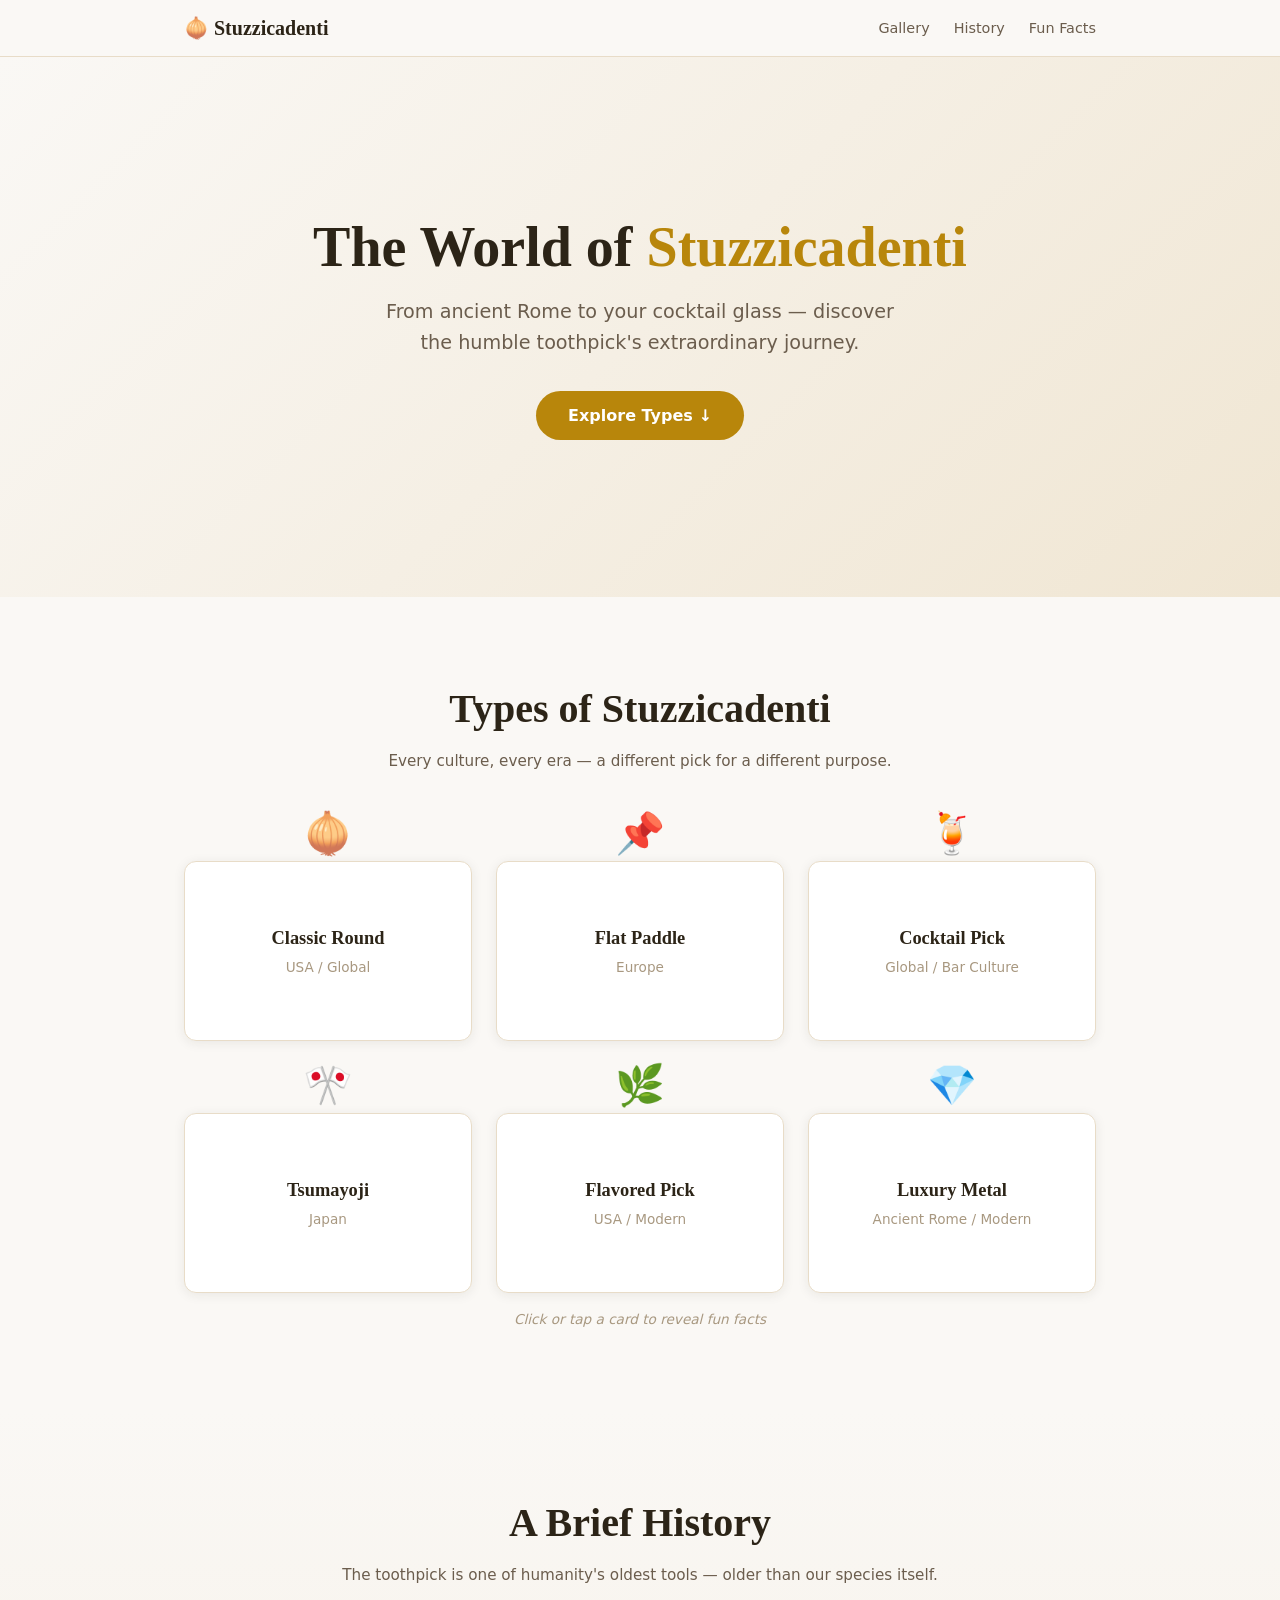
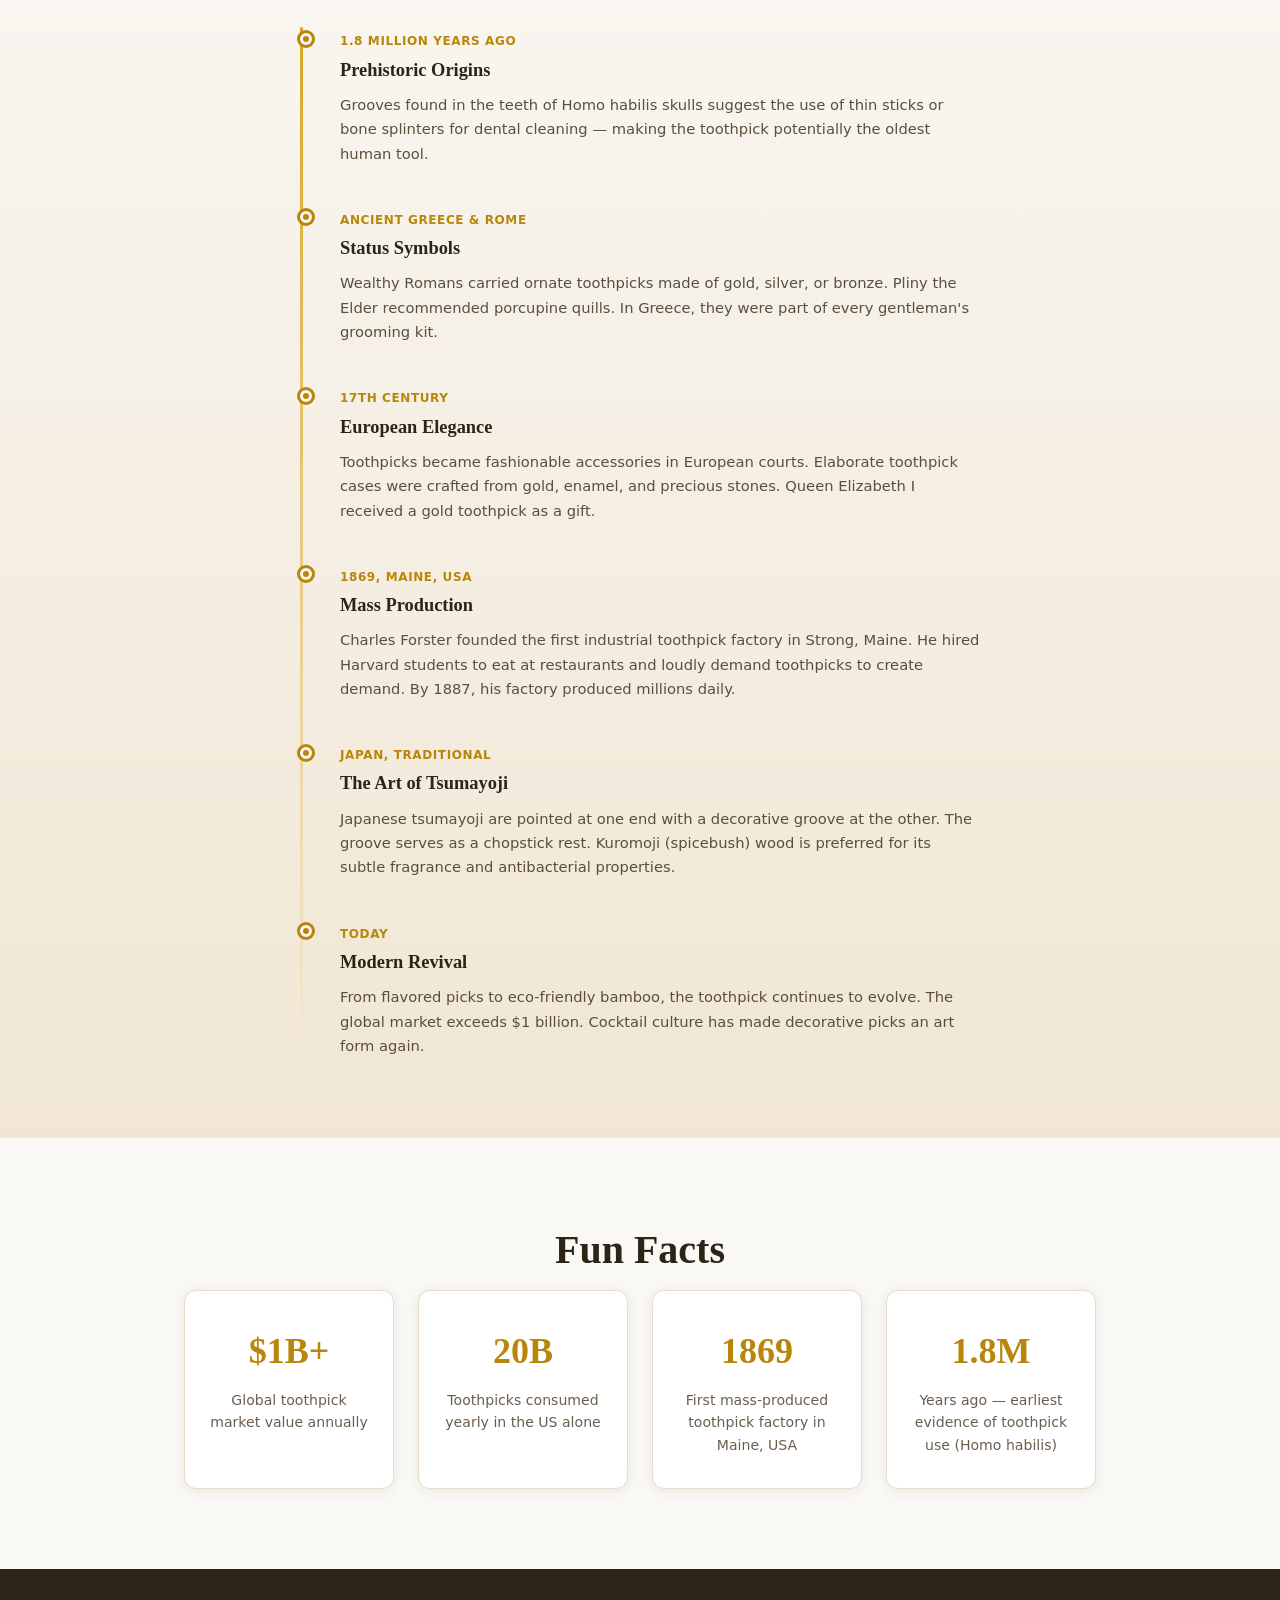
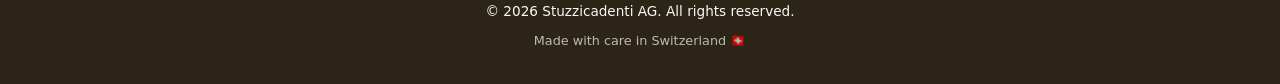
==== src/index.html @ 90f20a07 "feat: scaffold website with gallery, timeline, CI/CD - Toothpick showcase site (gallery, timeline, f" ====
<!DOCTYPE html>
<html lang="en">
<head>
  <meta charset="UTF-8">
  <meta name="viewport" content="width=device-width, initial-scale=1.0">
  <title>Stuzzicadenti &mdash; The World of Toothpicks</title>
  <meta name="description" content="Explore the fascinating world of stuzzicadenti — from ancient origins to modern cocktail picks. Discover types, history, and cultural traditions around the humble toothpick.">
  <meta name="keywords" content="stuzzicadenti, toothpick, toothpicks, cocktail picks, tsumayoji, history, types">
  <meta name="author" content="Stuzzicadenti AG">
  <meta name="robots" content="index, follow">

  <!-- Open Graph -->
  <meta property="og:type" content="website">
  <meta property="og:title" content="Stuzzicadenti — The World of Toothpicks">
  <meta property="og:description" content="Explore the fascinating world of stuzzicadenti — types, history, and cultural traditions around the humble toothpick.">
  <meta property="og:url" content="https://stuzzicadenti-ag.github.io/stuzzicadenti/">
  <meta property="og:site_name" content="Stuzzicadenti">
  <meta property="og:locale" content="en_US">

  <!-- Twitter Card -->
  <meta name="twitter:card" content="summary">
  <meta name="twitter:title" content="Stuzzicadenti — The World of Toothpicks">
  <meta name="twitter:description" content="Explore the fascinating world of stuzzicadenti — types, history, and cultural traditions.">

  <!-- Canonical -->
  <link rel="canonical" href="https://stuzzicadenti-ag.github.io/stuzzicadenti/">

  <!-- hreflang -->
  <link rel="alternate" hreflang="en" href="https://stuzzicadenti-ag.github.io/stuzzicadenti/">
  <link rel="alternate" hreflang="x-default" href="https://stuzzicadenti-ag.github.io/stuzzicadenti/">

  <!-- Favicon (SVG) -->
  <link rel="icon" type="image/svg+xml" href="data:image/svg+xml,<svg xmlns='http://www.w3.org/2000/svg' viewBox='0 0 100 100'><text y='.9em' font-size='90'>🪥</text></svg>">

  <!-- Structured Data -->
  <script type="application/ld+json">
  {
    "@context": "https://schema.org",
    "@type": "WebSite",
    "name": "Stuzzicadenti",
    "url": "https://stuzzicadenti-ag.github.io/stuzzicadenti/",
    "description": "Explore the fascinating world of stuzzicadenti — types, history, and cultural traditions.",
    "publisher": {
      "@type": "Organization",
      "name": "Stuzzicadenti AG"
    }
  }
  </script>

  <link rel="stylesheet" href="css/style.css">
</head>
<body>

  <!-- Header -->
  <header class="header">
    <nav class="header__nav">
      <a href="#" class="header__logo" aria-label="Stuzzicadenti home">&#129477; Stuzzicadenti</a>
      <ul class="header__links">
        <li><a href="#gallery">Gallery</a></li>
        <li><a href="#history">History</a></li>
        <li><a href="#fun-facts">Fun Facts</a></li>
      </ul>
    </nav>
  </header>

  <!-- Hero -->
  <section class="hero">
    <div class="hero__content">
      <h1 class="hero__title">The World of <span class="hero__accent">Stuzzicadenti</span></h1>
      <p class="hero__subtitle">From ancient Rome to your cocktail glass &mdash; discover the humble toothpick's extraordinary journey.</p>
      <a href="#gallery" class="hero__cta">Explore Types &darr;</a>
    </div>
  </section>

  <!-- Gallery (MOT-5) -->
  <section id="gallery" class="gallery">
    <h2 class="section__title">Types of Stuzzicadenti</h2>
    <p class="section__subtitle">Every culture, every era &mdash; a different pick for a different purpose.</p>

    <div class="gallery__grid">

      <article class="card" tabindex="0">
        <div class="card__icon">&#129477;</div>
        <div class="card__inner">
          <div class="card__front">
            <h3 class="card__name">Classic Round</h3>
            <p class="card__origin">USA / Global</p>
          </div>
          <div class="card__back">
            <p class="card__fact">The most common toothpick worldwide. First mass-produced in 1869 by Charles Forster in Strong, Maine using birch wood.</p>
          </div>
        </div>
      </article>

      <article class="card" tabindex="0">
        <div class="card__icon">&#128204;</div>
        <div class="card__inner">
          <div class="card__front">
            <h3 class="card__name">Flat Paddle</h3>
            <p class="card__origin">Europe</p>
          </div>
          <div class="card__back">
            <p class="card__fact">Wider and sturdier than round picks. Perfect for appetizers and small bites. Often found in Swiss restaurants.</p>
          </div>
        </div>
      </article>

      <article class="card" tabindex="0">
        <div class="card__icon">&#127865;</div>
        <div class="card__inner">
          <div class="card__front">
            <h3 class="card__name">Cocktail Pick</h3>
            <p class="card__origin">Global / Bar Culture</p>
          </div>
          <div class="card__back">
            <p class="card__fact">Decorative picks with ornate ends &mdash; umbrellas, swords, or fruit shapes. Essential for garnishing martinis and appetizers.</p>
          </div>
        </div>
      </article>

      <article class="card" tabindex="0">
        <div class="card__icon">&#127884;</div>
        <div class="card__inner">
          <div class="card__front">
            <h3 class="card__name">Tsumayoji</h3>
            <p class="card__origin">Japan</p>
          </div>
          <div class="card__back">
            <p class="card__fact">Japanese-style pointed picks, often with a decorative groove at one end that doubles as a rest. Considered an art form in Japanese dining.</p>
          </div>
        </div>
      </article>

      <article class="card" tabindex="0">
        <div class="card__icon">&#127807;</div>
        <div class="card__inner">
          <div class="card__front">
            <h3 class="card__name">Flavored Pick</h3>
            <p class="card__origin">USA / Modern</p>
          </div>
          <div class="card__back">
            <p class="card__fact">Infused with cinnamon, tea tree, or mint oils. Popular as a smoking cessation aid and breath freshener since the 1990s.</p>
          </div>
        </div>
      </article>

      <article class="card" tabindex="0">
        <div class="card__icon">&#128142;</div>
        <div class="card__inner">
          <div class="card__front">
            <h3 class="card__name">Luxury Metal</h3>
            <p class="card__origin">Ancient Rome / Modern</p>
          </div>
          <div class="card__back">
            <p class="card__fact">Romans used gold and silver toothpicks as status symbols. Today, titanium and stainless steel picks are eco-friendly alternatives.</p>
          </div>
        </div>
      </article>

    </div>

    <p class="gallery__hint">Click or tap a card to reveal fun facts</p>
  </section>

  <!-- History (MOT-7) -->
  <section id="history" class="history">
    <h2 class="section__title">A Brief History</h2>
    <p class="section__subtitle">The toothpick is one of humanity's oldest tools &mdash; older than our species itself.</p>

    <div class="timeline">

      <div class="timeline__item">
        <div class="timeline__marker"></div>
        <div class="timeline__content">
          <span class="timeline__date">1.8 Million Years Ago</span>
          <h3 class="timeline__title">Prehistoric Origins</h3>
          <p>Grooves found in the teeth of Homo habilis skulls suggest the use of thin sticks or bone splinters for dental cleaning &mdash; making the toothpick potentially the oldest human tool.</p>
        </div>
      </div>

      <div class="timeline__item">
        <div class="timeline__marker"></div>
        <div class="timeline__content">
          <span class="timeline__date">Ancient Greece &amp; Rome</span>
          <h3 class="timeline__title">Status Symbols</h3>
          <p>Wealthy Romans carried ornate toothpicks made of gold, silver, or bronze. Pliny the Elder recommended porcupine quills. In Greece, they were part of every gentleman's grooming kit.</p>
        </div>
      </div>

      <div class="timeline__item">
        <div class="timeline__marker"></div>
        <div class="timeline__content">
          <span class="timeline__date">17th Century</span>
          <h3 class="timeline__title">European Elegance</h3>
          <p>Toothpicks became fashionable accessories in European courts. Elaborate toothpick cases were crafted from gold, enamel, and precious stones. Queen Elizabeth I received a gold toothpick as a gift.</p>
        </div>
      </div>

      <div class="timeline__item">
        <div class="timeline__marker"></div>
        <div class="timeline__content">
          <span class="timeline__date">1869, Maine, USA</span>
          <h3 class="timeline__title">Mass Production</h3>
          <p>Charles Forster founded the first industrial toothpick factory in Strong, Maine. He hired Harvard students to eat at restaurants and loudly demand toothpicks to create demand. By 1887, his factory produced millions daily.</p>
        </div>
      </div>

      <div class="timeline__item">
        <div class="timeline__marker"></div>
        <div class="timeline__content">
          <span class="timeline__date">Japan, Traditional</span>
          <h3 class="timeline__title">The Art of Tsumayoji</h3>
          <p>Japanese tsumayoji are pointed at one end with a decorative groove at the other. The groove serves as a chopstick rest. Kuromoji (spicebush) wood is preferred for its subtle fragrance and antibacterial properties.</p>
        </div>
      </div>

      <div class="timeline__item">
        <div class="timeline__marker"></div>
        <div class="timeline__content">
          <span class="timeline__date">Today</span>
          <h3 class="timeline__title">Modern Revival</h3>
          <p>From flavored picks to eco-friendly bamboo, the toothpick continues to evolve. The global market exceeds $1 billion. Cocktail culture has made decorative picks an art form again.</p>
        </div>
      </div>

    </div>
  </section>

  <!-- Fun Facts -->
  <section id="fun-facts" class="facts">
    <h2 class="section__title">Fun Facts</h2>
    <div class="facts__grid">
      <div class="facts__card">
        <span class="facts__number">$1B+</span>
        <p>Global toothpick market value annually</p>
      </div>
      <div class="facts__card">
        <span class="facts__number">20B</span>
        <p>Toothpicks consumed yearly in the US alone</p>
      </div>
      <div class="facts__card">
        <span class="facts__number">1869</span>
        <p>First mass-produced toothpick factory in Maine, USA</p>
      </div>
      <div class="facts__card">
        <span class="facts__number">1.8M</span>
        <p>Years ago &mdash; earliest evidence of toothpick use (Homo habilis)</p>
      </div>
    </div>
  </section>

  <!-- Footer -->
  <footer class="footer">
    <p>&copy; 2026 Stuzzicadenti AG. All rights reserved.</p>
    <p class="footer__tagline">Made with care in Switzerland &#127464;&#127469;</p>
  </footer>

  <!-- Scroll animation observer -->
  <script>
    (function() {
      if (window.matchMedia('(prefers-reduced-motion: reduce)').matches) return;

      var observer = new IntersectionObserver(function(entries) {
        entries.forEach(function(entry) {
          if (entry.isIntersecting) {
            entry.target.classList.add('is-visible');
            observer.unobserve(entry.target);
          }
        });
      }, { threshold: 0.15 });

      document.querySelectorAll('.card, .timeline__item, .facts__card').forEach(function(el) {
        observer.observe(el);
      });
    })();
  </script>

</body>
</html>
---- src/css/style.css ----
/* ============================================
   Stuzzicadenti — Main Stylesheet (BEM)
   ============================================ */

/* --- Reset & Base --- */
*, *::before, *::after { box-sizing: border-box; margin: 0; padding: 0; }

:root {
  --color-bg: #faf8f5;
  --color-text: #2c2417;
  --color-accent: #b8860b;
  --color-accent-light: #daa520;
  --color-card-bg: #fff;
  --color-card-border: #e8dcc8;
  --color-timeline-line: #daa520;
  --color-footer-bg: #2c2417;
  --color-footer-text: #faf8f5;
  --font-main: system-ui, -apple-system, 'Segoe UI', sans-serif;
  --font-serif: Georgia, 'Times New Roman', serif;
  --radius: 12px;
  --shadow: 0 2px 12px rgba(44, 36, 23, .08);
  --shadow-hover: 0 8px 32px rgba(44, 36, 23, .15);
  --transition: .3s ease;
}

html { scroll-behavior: smooth; }

body {
  font-family: var(--font-main);
  background: var(--color-bg);
  color: var(--color-text);
  line-height: 1.6;
  -webkit-font-smoothing: antialiased;
}

/* --- Scroll Reveal --- */
.card,
.timeline__item,
.facts__card {
  opacity: 0;
  transform: translateY(24px);
  transition: opacity .6s ease, transform .6s ease;
}

.card.is-visible,
.timeline__item.is-visible,
.facts__card.is-visible {
  opacity: 1;
  transform: translateY(0);
}

@media (prefers-reduced-motion: reduce) {
  .card,
  .timeline__item,
  .facts__card {
    opacity: 1;
    transform: none;
    transition: none;
  }
}

/* --- Section Titles --- */
.section__title {
  font-family: var(--font-serif);
  font-size: clamp(1.75rem, 4vw, 2.5rem);
  text-align: center;
  margin-bottom: .5rem;
  color: var(--color-text);
}

.section__subtitle {
  text-align: center;
  color: #6b5d4d;
  max-width: 600px;
  margin: 0 auto 2.5rem;
  font-size: .95rem;
}

/* ============================================
   Header
   ============================================ */
.header {
  position: sticky;
  top: 0;
  z-index: 100;
  background: rgba(250, 248, 245, .92);
  backdrop-filter: blur(12px);
  border-bottom: 1px solid var(--color-card-border);
}

.header__nav {
  display: flex;
  align-items: center;
  justify-content: space-between;
  max-width: 960px;
  margin: 0 auto;
  padding: .75rem 1.5rem;
}

.header__logo {
  font-family: var(--font-serif);
  font-size: 1.25rem;
  font-weight: 700;
  color: var(--color-text);
  text-decoration: none;
}

.header__links {
  display: flex;
  gap: 1.5rem;
  list-style: none;
}

.header__links a {
  color: #6b5d4d;
  text-decoration: none;
  font-size: .9rem;
  transition: color var(--transition);
}

.header__links a:hover { color: var(--color-accent); }

/* ============================================
   Hero
   ============================================ */
.hero {
  min-height: 60vh;
  display: flex;
  align-items: center;
  justify-content: center;
  text-align: center;
  padding: 4rem 1.5rem;
  background: linear-gradient(135deg, #faf8f5 0%, #f0e6d3 100%);
}

.hero__title {
  font-family: var(--font-serif);
  font-size: clamp(2rem, 6vw, 3.5rem);
  line-height: 1.2;
  margin-bottom: 1rem;
}

.hero__accent { color: var(--color-accent); }

.hero__subtitle {
  font-size: clamp(1rem, 2.5vw, 1.2rem);
  color: #6b5d4d;
  max-width: 540px;
  margin: 0 auto 2rem;
}

.hero__cta {
  display: inline-block;
  padding: .75rem 2rem;
  background: var(--color-accent);
  color: #fff;
  text-decoration: none;
  border-radius: 999px;
  font-weight: 600;
  transition: background var(--transition), transform var(--transition);
}

.hero__cta:hover {
  background: var(--color-accent-light);
  transform: translateY(-2px);
}

/* ============================================
   Gallery (MOT-5 + MOT-6)
   ============================================ */
.gallery {
  padding: 5rem 1.5rem;
  max-width: 960px;
  margin: 0 auto;
}

.gallery__grid {
  display: grid;
  grid-template-columns: repeat(auto-fill, minmax(260px, 1fr));
  gap: 1.5rem;
  margin-bottom: 1rem;
}

.gallery__hint {
  text-align: center;
  color: #a89880;
  font-size: .85rem;
  font-style: italic;
}

/* --- Card with flip animation (MOT-6) --- */
.card {
  perspective: 800px;
  cursor: pointer;
  border-radius: var(--radius);
  min-height: 220px;
}

.card__icon {
  font-size: 2.5rem;
  text-align: center;
  margin-bottom: .5rem;
  line-height: 1;
}

.card__inner {
  position: relative;
  width: 100%;
  height: 180px;
  transition: transform .6s cubic-bezier(.4, 0, .2, 1);
  transform-style: preserve-3d;
}

.card:hover .card__inner,
.card:focus .card__inner {
  transform: rotateY(180deg);
}

.card__front,
.card__back {
  position: absolute;
  inset: 0;
  backface-visibility: hidden;
  display: flex;
  flex-direction: column;
  align-items: center;
  justify-content: center;
  padding: 1.5rem;
  border-radius: var(--radius);
  background: var(--color-card-bg);
  border: 1px solid var(--color-card-border);
  box-shadow: var(--shadow);
  transition: box-shadow var(--transition);
}

.card:hover .card__front,
.card:focus .card__front {
  box-shadow: var(--shadow-hover);
}

.card__back {
  transform: rotateY(180deg);
  background: linear-gradient(135deg, var(--color-accent), var(--color-accent-light));
  color: #fff;
  border-color: var(--color-accent);
  text-align: center;
  font-size: .9rem;
  line-height: 1.5;
}

.card__name {
  font-family: var(--font-serif);
  font-size: 1.15rem;
  margin-bottom: .25rem;
}

.card__origin {
  color: #a89880;
  font-size: .85rem;
}

.card__fact { font-size: .88rem; }

/* --- Confetti burst on click (MOT-6) --- */
@keyframes confetti-pop {
  0% { transform: scale(1); }
  50% { transform: scale(1.05); }
  100% { transform: scale(1); }
}

.card--clicked {
  animation: confetti-pop .3s ease;
}

/* ============================================
   History / Timeline (MOT-7)
   ============================================ */
.history {
  padding: 5rem 1.5rem;
  background: linear-gradient(180deg, var(--color-bg) 0%, #f0e6d3 100%);
}

.timeline {
  position: relative;
  max-width: 680px;
  margin: 0 auto;
  padding-left: 2.5rem;
}

.timeline::before {
  content: '';
  position: absolute;
  left: 0;
  top: 0;
  bottom: 0;
  width: 3px;
  background: linear-gradient(180deg, var(--color-timeline-line), transparent);
  border-radius: 3px;
}

.timeline__item {
  position: relative;
  margin-bottom: 2.5rem;
}

.timeline__item:last-child { margin-bottom: 0; }

.timeline__marker {
  position: absolute;
  left: -2.5rem;
  top: .35rem;
  width: 12px;
  height: 12px;
  background: var(--color-accent);
  border: 3px solid var(--color-bg);
  border-radius: 50%;
  box-shadow: 0 0 0 3px var(--color-accent);
  transition: transform var(--transition);
}

.timeline__item:hover .timeline__marker {
  transform: scale(1.4);
}

.timeline__date {
  display: inline-block;
  font-size: .75rem;
  font-weight: 700;
  text-transform: uppercase;
  letter-spacing: .05em;
  color: var(--color-accent);
  margin-bottom: .25rem;
}

.timeline__title {
  font-family: var(--font-serif);
  font-size: 1.15rem;
  margin-bottom: .5rem;
}

.timeline__content p {
  color: #5a4e3c;
  font-size: .92rem;
  line-height: 1.65;
}

/* ============================================
   Fun Facts
   ============================================ */
.facts {
  padding: 5rem 1.5rem;
  max-width: 960px;
  margin: 0 auto;
}

.facts__grid {
  display: grid;
  grid-template-columns: repeat(auto-fill, minmax(200px, 1fr));
  gap: 1.5rem;
}

.facts__card {
  background: var(--color-card-bg);
  border: 1px solid var(--color-card-border);
  border-radius: var(--radius);
  padding: 2rem 1.5rem;
  text-align: center;
  box-shadow: var(--shadow);
  transition: transform var(--transition), box-shadow var(--transition);
}

.facts__card:hover {
  transform: translateY(-4px);
  box-shadow: var(--shadow-hover);
}

.facts__number {
  display: block;
  font-family: var(--font-serif);
  font-size: 2.25rem;
  font-weight: 700;
  color: var(--color-accent);
  margin-bottom: .5rem;
}

.facts__card p {
  color: #6b5d4d;
  font-size: .88rem;
}

/* ============================================
   Footer
   ============================================ */
.footer {
  background: var(--color-footer-bg);
  color: var(--color-footer-text);
  text-align: center;
  padding: 2rem 1.5rem;
  font-size: .85rem;
}

.footer__tagline {
  margin-top: .5rem;
  opacity: .7;
  font-size: .8rem;
}

/* ============================================
   Responsive
   ============================================ */
@media (max-width: 600px) {
  .header__links { gap: 1rem; }
  .header__links a { font-size: .8rem; }

  .gallery__grid {
    grid-template-columns: 1fr;
  }

  .facts__grid {
    grid-template-columns: repeat(2, 1fr);
  }

  .timeline { padding-left: 2rem; }
  .timeline__marker { left: -2rem; }
}

@media (min-width: 601px) and (max-width: 900px) {
  .gallery__grid {
    grid-template-columns: repeat(2, 1fr);
  }
}
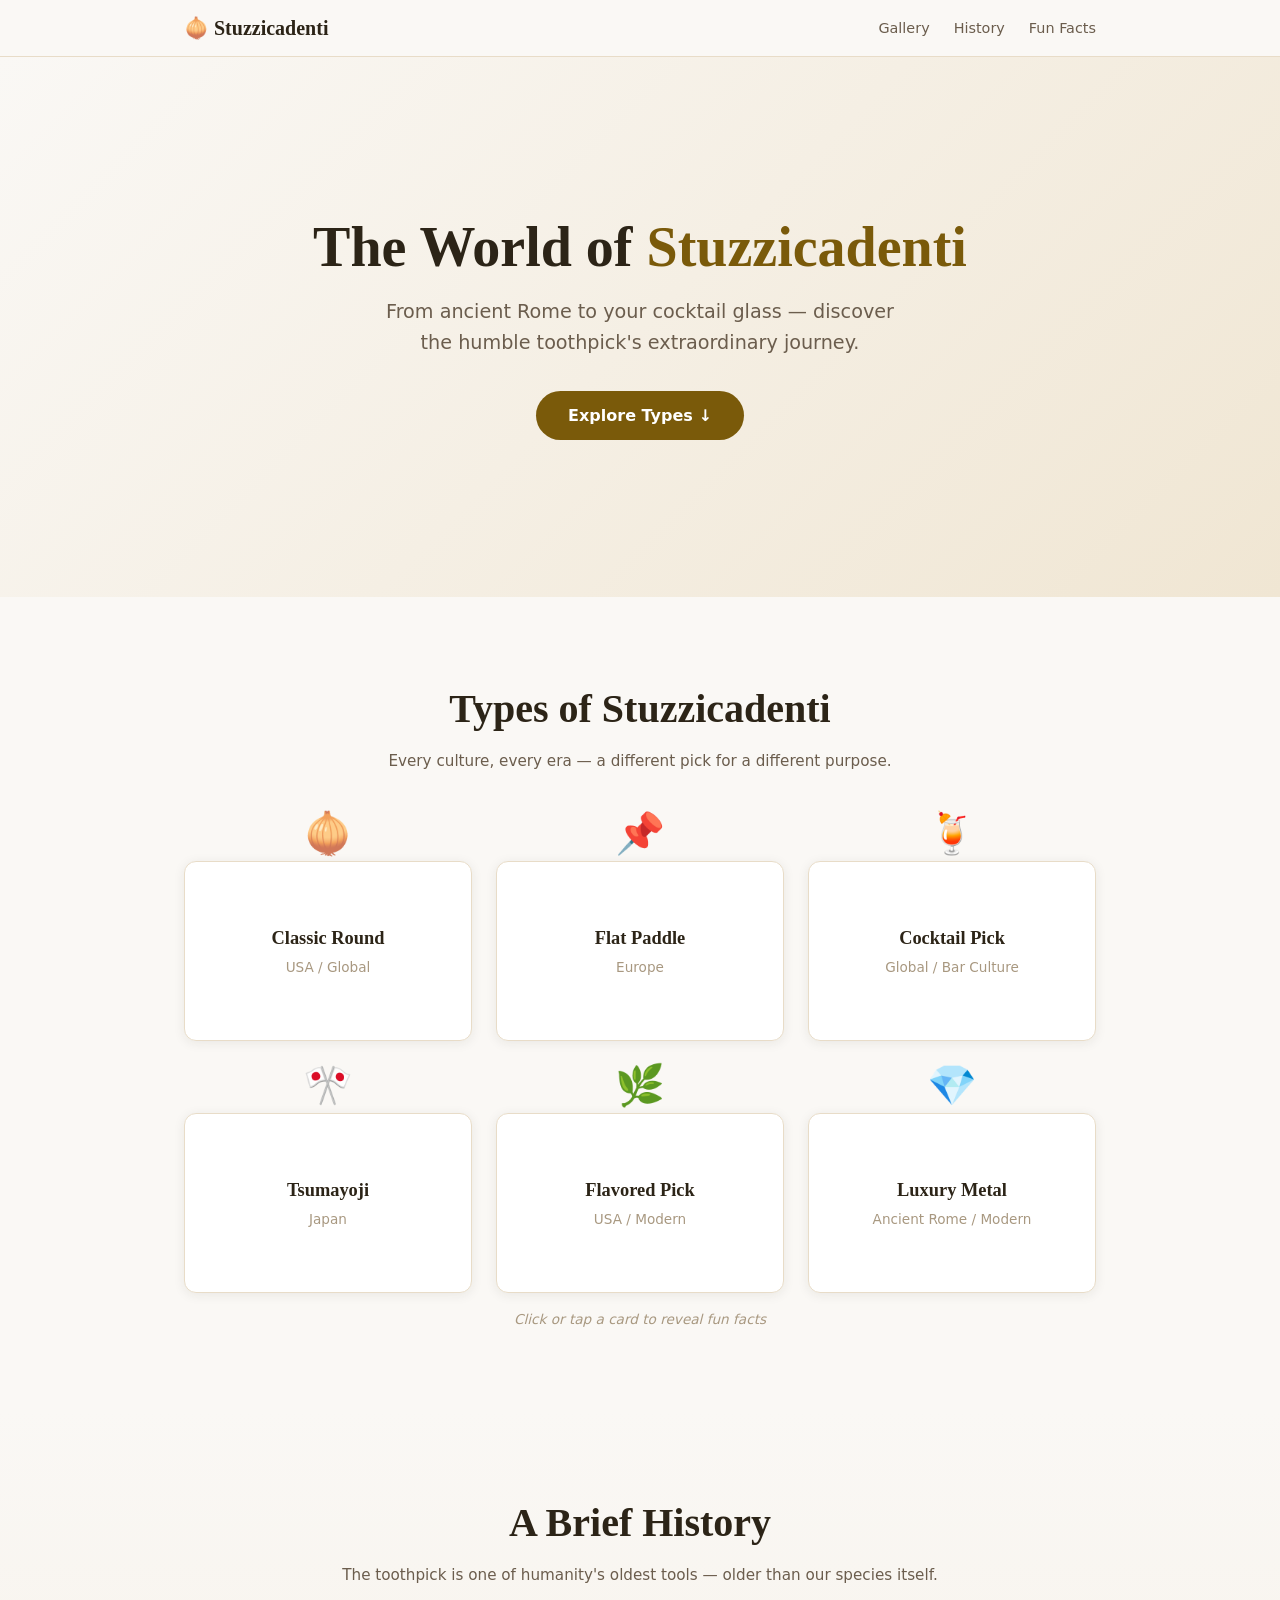
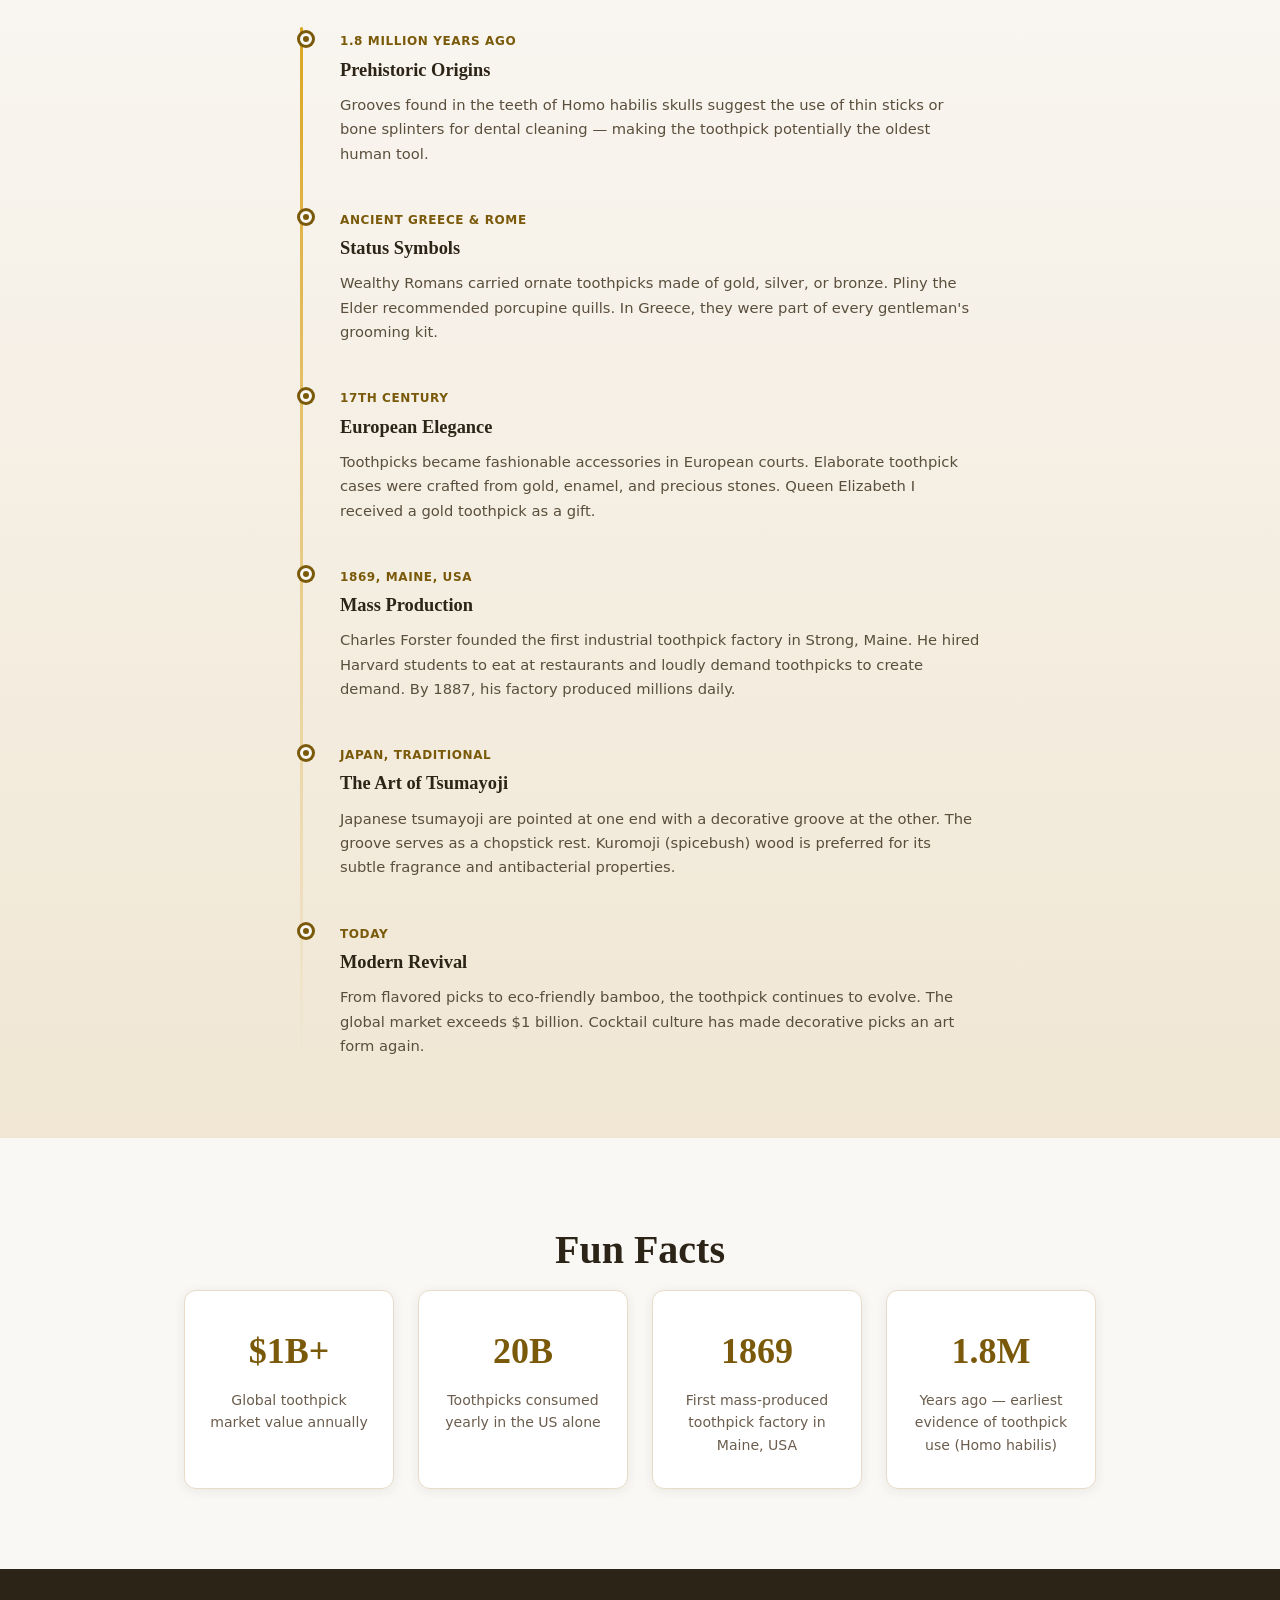
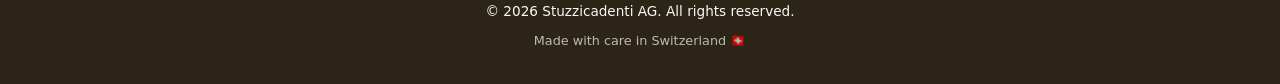
==== commit f98e3dc5: "security and a11y improvements: CSP, noscript fallback, tap handler, contrast fix Co-Authored-By: Cl" ====
--- a/src/index.html
+++ b/src/index.html
@@ -16,11 +16,13 @@
   <meta property="og:url" content="https://stuzzicadenti-ag.github.io/stuzzicadenti/">
   <meta property="og:site_name" content="Stuzzicadenti">
   <meta property="og:locale" content="en_US">
+  <meta property="og:image" content="https://stuzzicadenti-ag.github.io/stuzzicadenti/img/og-image.png">
 
   <!-- Twitter Card -->
   <meta name="twitter:card" content="summary">
   <meta name="twitter:title" content="Stuzzicadenti — The World of Toothpicks">
   <meta name="twitter:description" content="Explore the fascinating world of stuzzicadenti — types, history, and cultural traditions.">
+  <meta name="twitter:image" content="https://stuzzicadenti-ag.github.io/stuzzicadenti/img/og-image.png">
 
   <!-- Canonical -->
   <link rel="canonical" href="https://stuzzicadenti-ag.github.io/stuzzicadenti/">
@@ -47,7 +49,13 @@
   }
   </script>
 
+  <!-- Content Security Policy -->
+  <meta http-equiv="Content-Security-Policy" content="default-src 'self'; script-src 'self'; style-src 'self' 'unsafe-inline'; img-src 'self' data:; font-src 'self'">
+
   <link rel="stylesheet" href="css/style.css">
+
+  <!-- Noscript fallback for scroll animations -->
+  <noscript><style>.card,.timeline__item,.facts__card{opacity:1;transform:none}</style></noscript>
 </head>
 <body>
 
@@ -79,7 +87,7 @@
 
     <div class="gallery__grid">
 
-      <article class="card" tabindex="0">
+      <article class="card" tabindex="0" role="button" aria-label="Classic Round toothpick, tap to flip">
         <div class="card__icon">&#129477;</div>
         <div class="card__inner">
           <div class="card__front">
@@ -92,7 +100,7 @@
         </div>
       </article>
 
-      <article class="card" tabindex="0">
+      <article class="card" tabindex="0" role="button" aria-label="Flat Paddle toothpick, tap to flip">
         <div class="card__icon">&#128204;</div>
         <div class="card__inner">
           <div class="card__front">
@@ -105,7 +113,7 @@
         </div>
       </article>
 
-      <article class="card" tabindex="0">
+      <article class="card" tabindex="0" role="button" aria-label="Cocktail Pick, tap to flip">
         <div class="card__icon">&#127865;</div>
         <div class="card__inner">
           <div class="card__front">
@@ -118,7 +126,7 @@
         </div>
       </article>
 
-      <article class="card" tabindex="0">
+      <article class="card" tabindex="0" role="button" aria-label="Tsumayoji toothpick, tap to flip">
         <div class="card__icon">&#127884;</div>
         <div class="card__inner">
           <div class="card__front">
@@ -131,7 +139,7 @@
         </div>
       </article>
 
-      <article class="card" tabindex="0">
+      <article class="card" tabindex="0" role="button" aria-label="Flavored Pick, tap to flip">
         <div class="card__icon">&#127807;</div>
         <div class="card__inner">
           <div class="card__front">
@@ -144,7 +152,7 @@
         </div>
       </article>
 
-      <article class="card" tabindex="0">
+      <article class="card" tabindex="0" role="button" aria-label="Luxury Metal toothpick, tap to flip">
         <div class="card__icon">&#128142;</div>
         <div class="card__inner">
           <div class="card__front">
@@ -255,25 +263,7 @@
     <p class="footer__tagline">Made with care in Switzerland &#127464;&#127469;</p>
   </footer>
 
-  <!-- Scroll animation observer -->
-  <script>
-    (function() {
-      if (window.matchMedia('(prefers-reduced-motion: reduce)').matches) return;
-
-      var observer = new IntersectionObserver(function(entries) {
-        entries.forEach(function(entry) {
-          if (entry.isIntersecting) {
-            entry.target.classList.add('is-visible');
-            observer.unobserve(entry.target);
-          }
-        });
-      }, { threshold: 0.15 });
-
-      document.querySelectorAll('.card, .timeline__item, .facts__card').forEach(function(el) {
-        observer.observe(el);
-      });
-    })();
-  </script>
+  <script src="js/main.js"></script>
 
 </body>
 </html>
--- a/src/css/style.css
+++ b/src/css/style.css
@@ -8,7 +8,7 @@
 :root {
   --color-bg: #faf8f5;
   --color-text: #2c2417;
-  --color-accent: #b8860b;
+  --color-accent: #7a5a0a;
   --color-accent-light: #daa520;
   --color-card-bg: #fff;
   --color-card-border: #e8dcc8;
@@ -212,7 +212,8 @@
 }
 
 .card:hover .card__inner,
-.card:focus .card__inner {
+.card:focus .card__inner,
+.card--flipped .card__inner {
   transform: rotateY(180deg);
 }
 
@@ -261,17 +262,6 @@
 
 .card__fact { font-size: .88rem; }
 
-/* --- Confetti burst on click (MOT-6) --- */
-@keyframes confetti-pop {
-  0% { transform: scale(1); }
-  50% { transform: scale(1.05); }
-  100% { transform: scale(1); }
-}
-
-.card--clicked {
-  animation: confetti-pop .3s ease;
-}
-
 /* ============================================
    History / Timeline (MOT-7)
    ============================================ */
